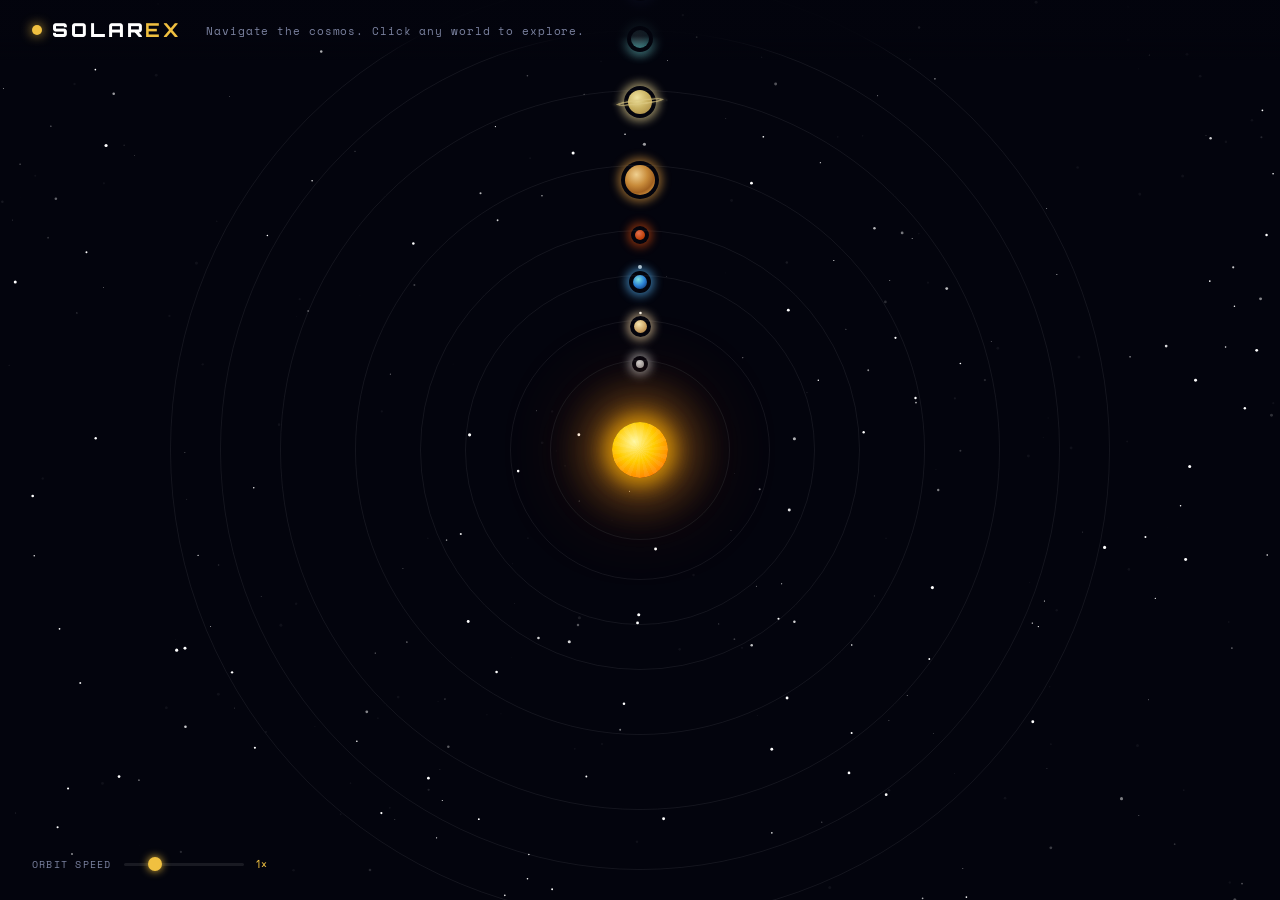
==== index.html @ a4aa47e8 "Initial Push" ====
<!DOCTYPE html>
<html lang="en">
<head>
  <meta charset="UTF-8" />
  <meta name="viewport" content="width=device-width, initial-scale=1.0"/>
  <title>Solar System Explorer</title>
  <link rel="stylesheet" href="style.css" />
  <link href="https://fonts.googleapis.com/css2?family=Orbitron:wght@400;700;900&family=Space+Mono:ital,wght@0,400;0,700;1,400&display=swap" rel="stylesheet"/>
</head>
<body>

  <canvas id="starfield"></canvas>

  <header>
    <div class="logo">
      <span class="logo-dot"></span>
      <span>SOLAR<strong>EX</strong></span>
    </div>
    <p class="tagline">Navigate the cosmos. Click any world to explore.</p>
  </header>

  <main>
    <div class="orrery-wrap">
      <div class="sun-glow"></div>
      <div class="sun" id="sun" data-planet="sun">
        <div class="sun-surface"></div>
      </div>

      <!-- Orbits + Planets -->
      <div class="orbit" id="orbit-mercury" style="--r:90px; --speed:4.7s; --color:#b5b5b5">
        <div class="planet" id="mercury" data-planet="mercury" style="--size:8px; --glow:#b5b5b5"></div>
      </div>

      <div class="orbit" id="orbit-venus" style="--r:130px; --speed:7.4s; --color:#e8cda0">
        <div class="planet" id="venus" data-planet="venus" style="--size:13px; --glow:#e8cda0"></div>
      </div>

      <div class="orbit" id="orbit-earth" style="--r:175px; --speed:12s; --color:#4fa3e0">
        <div class="planet" id="earth" data-planet="earth" style="--size:14px; --glow:#4fa3e0">
          <div class="moon-orbit">
            <div class="moon"></div>
          </div>
        </div>
      </div>

      <div class="orbit" id="orbit-mars" style="--r:220px; --speed:22s; --color:#c1440e">
        <div class="planet" id="mars" data-planet="mars" style="--size:10px; --glow:#c1440e"></div>
      </div>

      <div class="orbit" id="orbit-jupiter" style="--r:285px; --speed:55s; --color:#c88b3a">
        <div class="planet" id="jupiter" data-planet="jupiter" style="--size:30px; --glow:#c88b3a"></div>
      </div>

      <div class="orbit" id="orbit-saturn" style="--r:360px; --speed:130s; --color:#e4d191">
        <div class="planet saturn-wrap" id="saturn" data-planet="saturn" style="--size:24px; --glow:#e4d191">
          <div class="saturn-ring"></div>
        </div>
      </div>

      <div class="orbit" id="orbit-uranus" style="--r:420px; --speed:290s; --color:#7de8e8">
        <div class="planet" id="uranus" data-planet="uranus" style="--size:18px; --glow:#7de8e8"></div>
      </div>

      <div class="orbit" id="orbit-neptune" style="--r:470px; --speed:550s; --color:#3f54ba">
        <div class="planet" id="neptune" data-planet="neptune" style="--size:17px; --glow:#3f54ba"></div>
      </div>
    </div>
  </main>

  <!-- Info Panel -->
  <aside class="info-panel" id="infoPanel">
    <button class="close-btn" id="closePanel">&#x2715;</button>
    <div class="planet-icon-wrap">
      <div class="planet-icon" id="planetIcon"></div>
    </div>
    <h2 id="planetName">—</h2>
    <p class="planet-subtitle" id="planetType">—</p>
    <div class="divider"></div>
    <p class="planet-desc" id="planetDesc">—</p>
    <div class="stats" id="planetStats"></div>
  </aside>

  <div class="overlay" id="overlay"></div>

  <!-- Speed Control -->
  <div class="controls">
    <label for="speedSlider">ORBIT SPEED</label>
    <input type="range" id="speedSlider" min="0.1" max="4" step="0.1" value="1"/>
    <span id="speedVal">1×</span>
  </div>

  <script src="script.js"></script>
</body>
</html>
---- style.css ----
/* =============================================
   SOLAR SYSTEM EXPLORER — STYLES
   ============================================= */

*, *::before, *::after { box-sizing: border-box; margin: 0; padding: 0; }

:root {
  --bg: #03040d;
  --surface: rgba(255,255,255,0.04);
  --border: rgba(255,255,255,0.09);
  --text: #e8eaf6;
  --muted: #7b82a0;
  --accent: #f0c040;
  --panel-bg: rgba(4, 7, 28, 0.92);
  --font-display: 'Orbitron', sans-serif;
  --font-mono: 'Space Mono', monospace;
  --speed-mult: 1;
}

html, body {
  height: 100%;
  overflow: hidden;
  background: var(--bg);
  color: var(--text);
  font-family: var(--font-mono);
}

/* ── Starfield Canvas ─────────────────────── */
#starfield {
  position: fixed;
  inset: 0;
  z-index: 0;
  pointer-events: none;
}

/* ── Header ───────────────────────────────── */
header {
  position: fixed;
  top: 0; left: 0; right: 0;
  z-index: 10;
  padding: 18px 32px;
  display: flex;
  align-items: center;
  gap: 24px;
  background: linear-gradient(to bottom, rgba(3,4,13,0.9) 60%, transparent);
  pointer-events: none;
}

.logo {
  font-family: var(--font-display);
  font-size: 1.2rem;
  font-weight: 900;
  letter-spacing: 0.15em;
  color: #fff;
  display: flex;
  align-items: center;
  gap: 10px;
  text-transform: uppercase;
}

.logo-dot {
  width: 10px; height: 10px;
  border-radius: 50%;
  background: var(--accent);
  box-shadow: 0 0 12px var(--accent);
  display: block;
}

.logo strong { color: var(--accent); }

.tagline {
  font-size: 0.7rem;
  color: var(--muted);
  letter-spacing: 0.08em;
}

/* ── Main Orrery ──────────────────────────── */
main {
  position: fixed;
  inset: 0;
  z-index: 1;
  display: flex;
  align-items: center;
  justify-content: center;
}

.orrery-wrap {
  position: relative;
  width: 1000px;
  height: 1000px;
  display: flex;
  align-items: center;
  justify-content: center;
}

/* ── Sun ──────────────────────────────────── */
.sun-glow {
  position: absolute;
  width: 140px; height: 140px;
  border-radius: 50%;
  background: radial-gradient(circle, rgba(255,210,80,0.35) 0%, transparent 70%);
  filter: blur(20px);
  pointer-events: none;
  animation: pulse-glow 3s ease-in-out infinite alternate;
}

.sun {
  position: absolute;
  width: 56px; height: 56px;
  border-radius: 50%;
  background: radial-gradient(circle at 40% 35%, #fff7a0, #ffcc00 40%, #ff8800 75%, #cc4400);
  box-shadow:
    0 0 20px 6px rgba(255,180,0,0.7),
    0 0 50px 15px rgba(255,140,0,0.4),
    0 0 90px 30px rgba(255,100,0,0.2);
  cursor: pointer;
  z-index: 5;
  transition: transform 0.3s ease;
}

.sun:hover { transform: scale(1.12); }

.sun-surface {
  width: 100%; height: 100%;
  border-radius: 50%;
  background: repeating-conic-gradient(
    rgba(255,255,255,0.06) 0deg 10deg,
    transparent 10deg 20deg
  );
  animation: sun-spin 20s linear infinite;
}

@keyframes sun-spin { to { transform: rotate(360deg); } }

@keyframes pulse-glow {
  from { transform: scale(1); opacity: 0.7; }
  to   { transform: scale(1.2); opacity: 1; }
}

/* ── Orbits ───────────────────────────────── */
.orbit {
  position: absolute;
  width: calc(var(--r) * 2);
  height: calc(var(--r) * 2);
  border-radius: 50%;
  border: 1px solid rgba(255,255,255,0.07);
  animation: orbit-spin calc(var(--speed) / var(--speed-mult, 1)) linear infinite;
  display: flex;
  align-items: flex-start;
  justify-content: center;
}

.orbit:hover { border-color: rgba(255,255,255,0.18); }

@keyframes orbit-spin { to { transform: rotate(360deg); } }

/* ── Planets ──────────────────────────────── */
.planet {
  position: relative;
  top: -1px;
  width: var(--size);
  height: var(--size);
  border-radius: 50%;
  cursor: pointer;
  transition: transform 0.25s ease, filter 0.25s ease;
  /* counter-rotate so planet stays upright */
  animation: counter-spin calc(var(--speed) / var(--speed-mult, 1)) linear infinite;
}

@keyframes counter-spin { to { transform: rotate(-360deg); } }

.planet:hover {
  transform: rotate(0deg) scale(1.6) !important;
  filter: brightness(1.4);
}

.planet::after {
  content: '';
  position: absolute;
  inset: -4px;
  border-radius: 50%;
  box-shadow: 0 0 10px 3px var(--glow);
  opacity: 0.7;
  pointer-events: none;
}

/* Individual planet colors */
#mercury  { background: radial-gradient(circle at 38% 32%, #d0d0d0, #808080); }
#venus    { background: radial-gradient(circle at 38% 32%, #f5e4b0, #c8a060 60%, #9a7040); }
#earth    { background: radial-gradient(circle at 38% 32%, #7de0e0, #2a7fd4 50%, #1a4f90 75%, #256030); }
#mars     { background: radial-gradient(circle at 38% 32%, #e07050, #c1440e 60%, #8b2a06); }
#jupiter  { background: radial-gradient(circle at 38% 32%, #f0d090, #c88b3a 40%, #a06020 65%, #c88b3a 80%); }
#saturn   { background: radial-gradient(circle at 38% 32%, #f0e4a0, #c8b060 50%, #a08040); }
#uranus   { background: radial-gradient(circle at 38% 32%, #c0f0f0, #7de8e8 55%, #40b0b0); }
#neptune  { background: radial-gradient(circle at 38% 32%, #6080e0, #3f54ba 55%, #202880); }

/* ── Saturn Ring ──────────────────────────── */
.saturn-wrap {
  overflow: visible;
  display: flex;
  align-items: center;
  justify-content: center;
}

.saturn-ring {
  position: absolute;
  width: 50px; height: 14px;
  border-radius: 50%;
  border: 4px solid rgba(220,200,130,0.65);
  box-shadow: 0 0 6px rgba(220,200,130,0.4);
  pointer-events: none;
  transform: rotateX(70deg) rotateZ(-20deg);
}

/* ── Earth Moon ───────────────────────────── */
.moon-orbit {
  position: absolute;
  width: 34px; height: 34px;
  top: 50%; left: 50%;
  transform: translate(-50%, -50%);
  animation: orbit-spin 1.5s linear infinite;
}

.moon {
  position: absolute;
  top: 0; left: 50%;
  transform: translateX(-50%);
  width: 4px; height: 4px;
  border-radius: 50%;
  background: #ccc;
  animation: counter-spin 1.5s linear infinite;
}

/* ── Info Panel ───────────────────────────── */
.info-panel {
  position: fixed;
  top: 0; right: -400px;
  width: 360px;
  height: 100vh;
  background: var(--panel-bg);
  backdrop-filter: blur(24px);
  border-left: 1px solid var(--border);
  z-index: 50;
  padding: 48px 32px 32px;
  display: flex;
  flex-direction: column;
  gap: 16px;
  transition: right 0.45s cubic-bezier(0.22, 1, 0.36, 1);
  overflow-y: auto;
}

.info-panel.open { right: 0; }

.close-btn {
  position: absolute;
  top: 18px; right: 18px;
  background: none;
  border: 1px solid var(--border);
  color: var(--muted);
  width: 32px; height: 32px;
  border-radius: 50%;
  cursor: pointer;
  font-size: 0.85rem;
  transition: all 0.2s;
}

.close-btn:hover { border-color: var(--accent); color: var(--accent); }

.planet-icon-wrap {
  display: flex;
  justify-content: center;
  margin-bottom: 8px;
}

.planet-icon {
  width: 80px; height: 80px;
  border-radius: 50%;
  transition: background 0.4s ease, box-shadow 0.4s ease;
}

#planetName {
  font-family: var(--font-display);
  font-size: 1.6rem;
  font-weight: 900;
  letter-spacing: 0.1em;
  text-align: center;
  text-transform: uppercase;
}

.planet-subtitle {
  font-size: 0.7rem;
  color: var(--muted);
  letter-spacing: 0.12em;
  text-align: center;
  text-transform: uppercase;
}

.divider {
  height: 1px;
  background: var(--border);
  margin: 4px 0;
}

.planet-desc {
  font-size: 0.8rem;
  line-height: 1.75;
  color: #c0c4d8;
}

.stats {
  display: grid;
  grid-template-columns: 1fr 1fr;
  gap: 12px;
  margin-top: 8px;
}

.stat-card {
  background: var(--surface);
  border: 1px solid var(--border);
  border-radius: 8px;
  padding: 12px;
}

.stat-label {
  font-size: 0.6rem;
  color: var(--muted);
  letter-spacing: 0.1em;
  text-transform: uppercase;
  margin-bottom: 4px;
}

.stat-value {
  font-family: var(--font-display);
  font-size: 0.78rem;
  font-weight: 700;
  color: var(--accent);
}

/* ── Overlay ──────────────────────────────── */
.overlay {
  position: fixed;
  inset: 0;
  background: rgba(0,0,0,0.45);
  z-index: 40;
  opacity: 0;
  pointer-events: none;
  transition: opacity 0.35s ease;
}

.overlay.visible {
  opacity: 1;
  pointer-events: all;
}

/* ── Controls ─────────────────────────────── */
.controls {
  position: fixed;
  bottom: 28px; left: 32px;
  z-index: 10;
  display: flex;
  align-items: center;
  gap: 12px;
  font-size: 0.65rem;
  letter-spacing: 0.12em;
  color: var(--muted);
  text-transform: uppercase;
}

.controls input[type="range"] {
  -webkit-appearance: none;
  width: 120px; height: 3px;
  background: var(--border);
  border-radius: 2px;
  outline: none;
}

.controls input[type="range"]::-webkit-slider-thumb {
  -webkit-appearance: none;
  width: 14px; height: 14px;
  border-radius: 50%;
  background: var(--accent);
  cursor: pointer;
  box-shadow: 0 0 8px var(--accent);
}

#speedVal {
  font-family: var(--font-display);
  font-size: 0.7rem;
  color: var(--accent);
  min-width: 28px;
}

/* ── Tooltip ──────────────────────────────── */
.tooltip {
  position: fixed;
  background: rgba(4,7,28,0.9);
  border: 1px solid var(--border);
  color: var(--text);
  font-size: 0.65rem;
  letter-spacing: 0.1em;
  text-transform: uppercase;
  padding: 5px 10px;
  border-radius: 4px;
  pointer-events: none;
  z-index: 30;
  opacity: 0;
  transition: opacity 0.2s;
  white-space: nowrap;
  font-family: var(--font-display);
}

.tooltip.show { opacity: 1; }

/* ── Scrollbar ────────────────────────────── */
.info-panel::-webkit-scrollbar { width: 4px; }
.info-panel::-webkit-scrollbar-track { background: transparent; }
.info-panel::-webkit-scrollbar-thumb { background: var(--border); border-radius: 2px; }
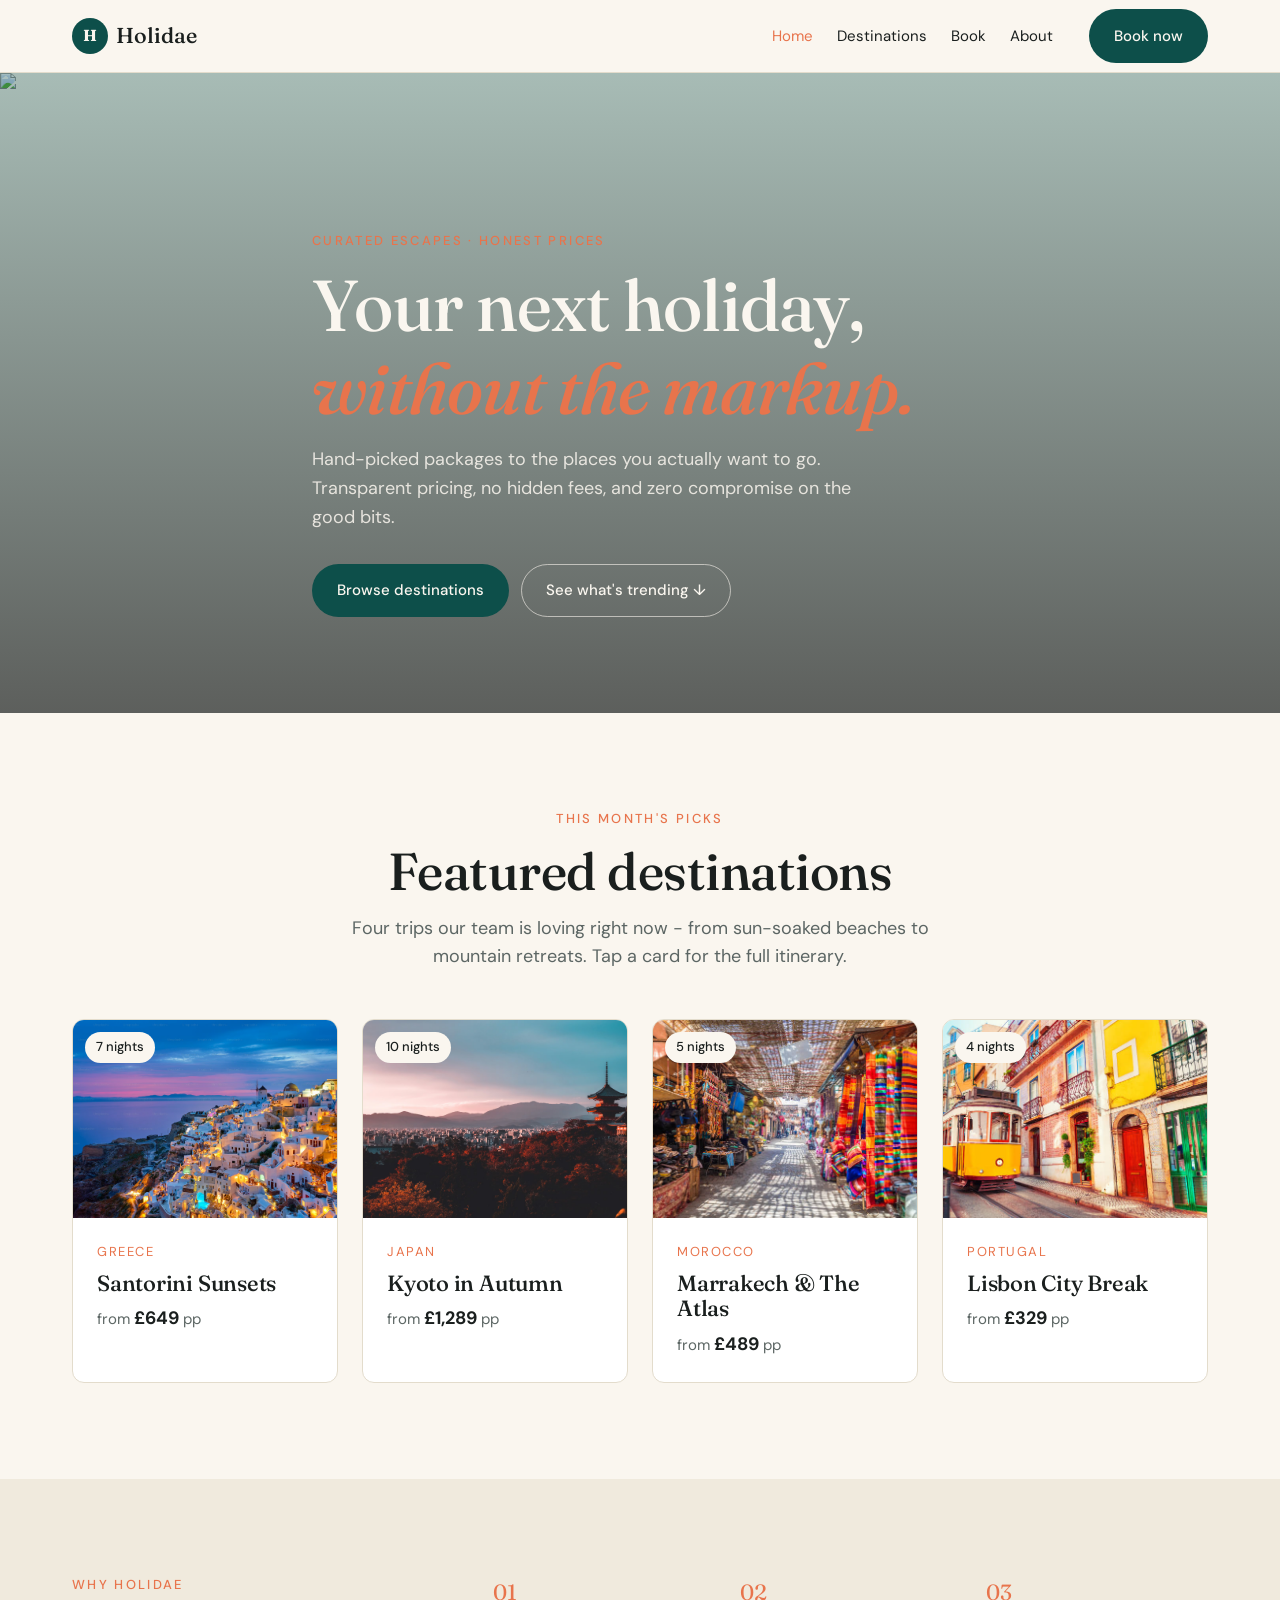
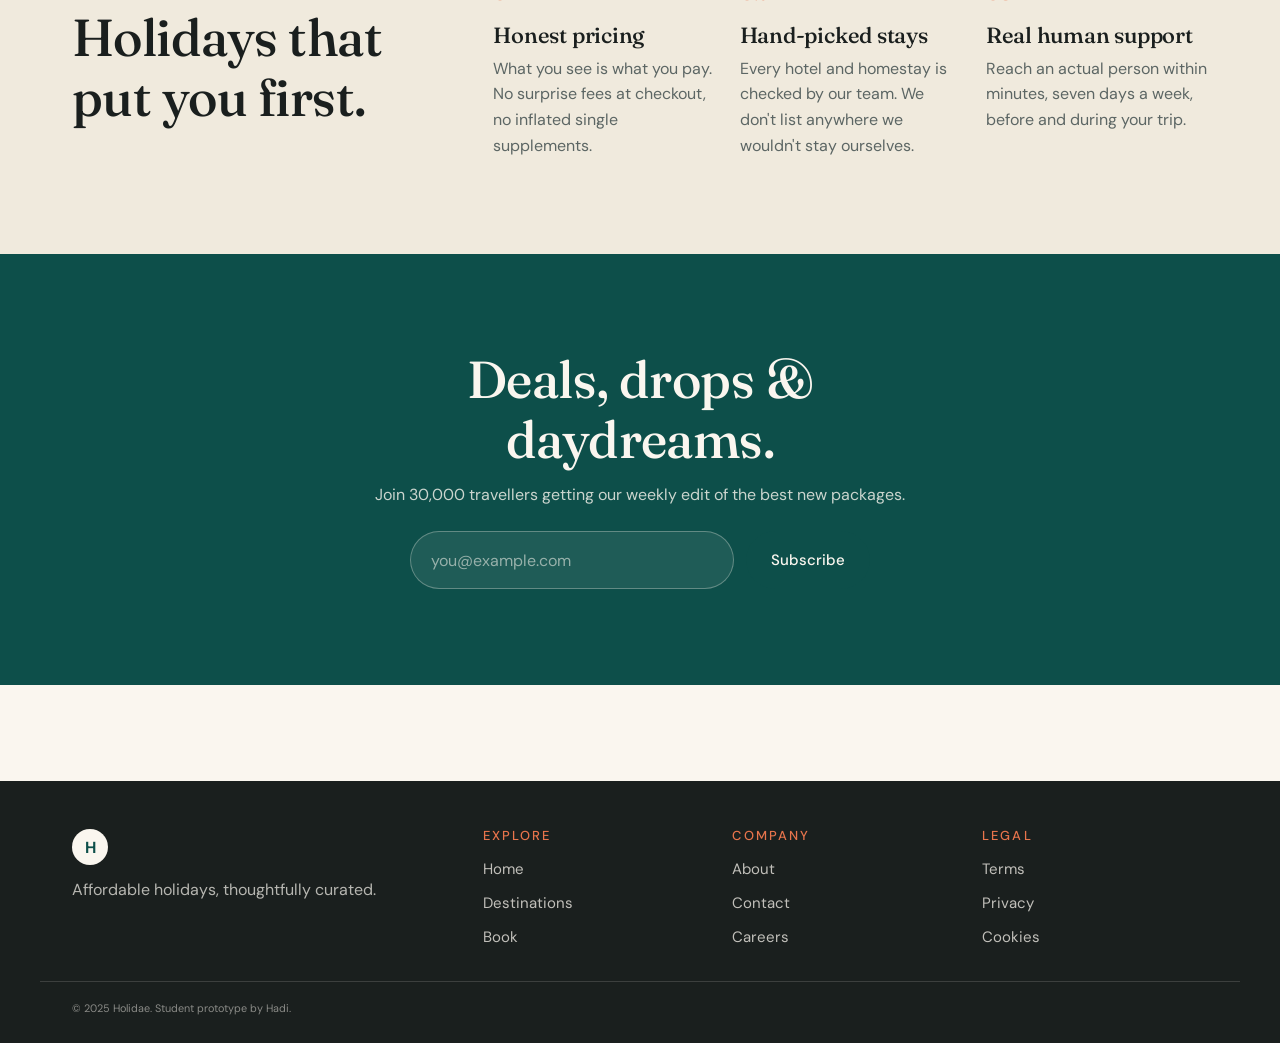
==== commit fc6edff4: "LIVE SERVER COMMIT" ====
--- a/index.html
+++ b/index.html
@@ -1,94 +1,311 @@
 <!DOCTYPE html>
 <html lang="en">
 <head>
-  <meta charset="UTF-8" />
-  <meta name="viewport" content="width=device-width, initial-scale=1.0"/>
-  <title>Solar System Explorer</title>
-  <link rel="stylesheet" href="style.css" />
-  <link href="https://fonts.googleapis.com/css2?family=Orbitron:wght@400;700;900&family=Space+Mono:ital,wght@0,400;0,700;1,400&display=swap" rel="stylesheet"/>
+    <!--
+        index.html - the landing page
+
+        This is the homepage for my Holidae prototype. The brief said
+        Holidae need their site to work well on mobile (78% of users
+        browse there) and on desktop (where 52% actually book). I've
+        gone mobile-first in the CSS - more on that in styles.css.
+
+        Sections on this page:
+          - header with logo + nav (hamburger on mobile)
+          - hero with a big image and CTA
+          - featured destinations cards
+          - why us / about
+          - newsletter signup
+          - footer
+    -->
+    <meta charset="UTF-8">
+    <meta name="viewport" content="width=device-width, initial-scale=1.0">
+    <meta name="description" content="Holidae - affordable holiday packages, hand-picked by our team. Browse destinations and book online.">
+    <title>Holidae | Affordable Holiday Packages</title>
+
+    <!-- Google Fonts. I picked Fraunces for headings because it has a
+         travel-magazine feel, and DM Sans for body text - clean and easy to read. -->
+    <link rel="preconnect" href="https://fonts.googleapis.com">
+    <link rel="preconnect" href="https://fonts.gstatic.com" crossorigin>
+    <link href="https://fonts.googleapis.com/css2?family=DM+Sans:wght@400;500;700&family=Fraunces:opsz,wght@9..144,400;9..144,500;9..144,700&display=swap" rel="stylesheet">
+
+    <link rel="stylesheet" href="styles.css">
 </head>
 <body>
 
-  <canvas id="starfield"></canvas>
-
-  <header>
-    <div class="logo">
-      <span class="logo-dot"></span>
-      <span>SOLAR<strong>EX</strong></span>
-    </div>
-    <p class="tagline">Navigate the cosmos. Click any world to explore.</p>
-  </header>
-
-  <main>
-    <div class="orrery-wrap">
-      <div class="sun-glow"></div>
-      <div class="sun" id="sun" data-planet="sun">
-        <div class="sun-surface"></div>
-      </div>
-
-      <!-- Orbits + Planets -->
-      <div class="orbit" id="orbit-mercury" style="--r:90px; --speed:4.7s; --color:#b5b5b5">
-        <div class="planet" id="mercury" data-planet="mercury" style="--size:8px; --glow:#b5b5b5"></div>
-      </div>
-
-      <div class="orbit" id="orbit-venus" style="--r:130px; --speed:7.4s; --color:#e8cda0">
-        <div class="planet" id="venus" data-planet="venus" style="--size:13px; --glow:#e8cda0"></div>
-      </div>
-
-      <div class="orbit" id="orbit-earth" style="--r:175px; --speed:12s; --color:#4fa3e0">
-        <div class="planet" id="earth" data-planet="earth" style="--size:14px; --glow:#4fa3e0">
-          <div class="moon-orbit">
-            <div class="moon"></div>
-          </div>
+    <!-- HEADER
+         Same header on every page so users always know where they are.
+         The hamburger button only shows on mobile (hidden in CSS at 768px+). -->
+    <header class="site-header">
+        <div class="container header-inner">
+
+            <a href="index.html" class="logo" aria-label="Holidae - home">
+                <span class="logo-mark">H</span>
+                <span class="logo-text">Holidae</span>
+            </a>
+
+            <!-- Hamburger button.
+                 aria-expanded gets toggled by JS so screen readers know if the
+                 menu is open. Reference for ARIA usage:
+                 https://developer.mozilla.org/en-US/docs/Web/Accessibility/ARIA/Roles/button_role -->
+            <button
+                class="nav-toggle"
+                id="navToggle"
+                aria-controls="primaryNav"
+                aria-expanded="false"
+                aria-label="Open menu">
+                <span class="nav-toggle-bar"></span>
+                <span class="nav-toggle-bar"></span>
+                <span class="nav-toggle-bar"></span>
+            </button>
+
+            <!-- The nav. On mobile this slides in from the side when the
+                 hamburger is tapped (the .is-open class is added by my JS). -->
+            <nav class="primary-nav" id="primaryNav" aria-label="Main navigation">
+                <ul class="primary-nav-list">
+                    <li><a href="index.html" class="is-active">Home</a></li>
+                    <li><a href="package.html">Destinations</a></li>
+                    <li><a href="booking.html">Book</a></li>
+                    <li><a href="#about">About</a></li>
+                </ul>
+                <a href="booking.html" class="btn btn-primary primary-nav-cta">Book now</a>
+            </nav>
+
         </div>
-      </div>
-
-      <div class="orbit" id="orbit-mars" style="--r:220px; --speed:22s; --color:#c1440e">
-        <div class="planet" id="mars" data-planet="mars" style="--size:10px; --glow:#c1440e"></div>
-      </div>
-
-      <div class="orbit" id="orbit-jupiter" style="--r:285px; --speed:55s; --color:#c88b3a">
-        <div class="planet" id="jupiter" data-planet="jupiter" style="--size:30px; --glow:#c88b3a"></div>
-      </div>
-
-      <div class="orbit" id="orbit-saturn" style="--r:360px; --speed:130s; --color:#e4d191">
-        <div class="planet saturn-wrap" id="saturn" data-planet="saturn" style="--size:24px; --glow:#e4d191">
-          <div class="saturn-ring"></div>
+    </header>
+
+    <main>
+
+        <!-- HERO
+             Big image with the headline on top. The image scales using
+             object-fit: cover (in the CSS) so it doesn't get squashed
+             on different screen sizes. I also put a dark gradient
+             overlay over the image so the white text stays readable
+             no matter what photo I end up using. -->
+        <section class="hero" aria-labelledby="heroHeading">
+
+            <div class="hero-media">
+                <img
+                    src="https://placehold.co/1600x900/0d4f4a/faf6ef?text=Holidae"
+                    alt="Holidae"
+                    class="hero-img">
+            </div>
+
+            <div class="container hero-content">
+                <p class="eyebrow">Curated escapes &middot; Honest prices</p>
+                <h1 id="heroHeading" class="hero-title">
+                    Your next holiday,<br>
+                    <em>without the markup.</em>
+                </h1>
+                <p class="hero-lede">
+                    Hand-picked packages to the places you actually want to go.
+                    Transparent pricing, no hidden fees, and zero compromise on the good bits.
+                </p>
+                <div class="hero-actions">
+                    <a href="package.html" class="btn btn-primary">Browse destinations</a>
+                    <a href="#destinations" class="btn btn-ghost">See what's trending &darr;</a>
+                </div>
+            </div>
+
+        </section>
+
+        <!-- FEATURED DESTINATIONS
+             A grid of 4 holiday cards.
+
+             The grid uses CSS Grid with auto-fit and minmax(), which I
+             learnt from this CSS-Tricks article:
+             https://css-tricks.com/auto-sizing-columns-css-grid-auto-fill-vs-auto-fit/
+             Means I don't need loads of media queries - the grid figures
+             out how many columns fit on its own. 1 col on mobile,
+             2 on tablet, 3-4 on desktop. -->
+        <section class="destinations" id="destinations" aria-labelledby="destHeading">
+            <div class="container">
+
+                <div class="section-header">
+                    <p class="eyebrow">This month's picks</p>
+                    <h2 id="destHeading" class="section-title">Featured destinations</h2>
+                    <p class="section-lede">
+                        Four trips our team is loving right now - from sun-soaked
+                        beaches to mountain retreats. Tap a card for the full itinerary.
+                    </p>
+                </div>
+
+                <ul class="card-grid">
+
+                    <!-- Card 1 -->
+                    <li class="card">
+                        <a href="package.html" class="card-link">
+                            <div class="card-media">
+                                <img
+                                    src="images/Santorini"
+                                    alt="Whitewashed buildings overlooking the sea in Santorini"
+                                    class="card-img"
+                                    loading="lazy">
+                                <span class="card-badge">7 nights</span>
+                            </div>
+                            <div class="card-body">
+                                <p class="card-location">Greece</p>
+                                <h3 class="card-title">Santorini Sunsets</h3>
+                                <p class="card-price">from <strong>&pound;649</strong> pp</p>
+                            </div>
+                        </a>
+                    </li>
+
+                    <!-- Card 2 -->
+                    <li class="card">
+                        <a href="package.html" class="card-link">
+                            <div class="card-media">
+                                <img
+                                    src="images/Kyoto.avif"
+                                    alt="A traditional temple in Kyoto with autumn maples"
+                                    class="card-img"
+                                    loading="lazy">
+                                <span class="card-badge">10 nights</span>
+                            </div>
+                            <div class="card-body">
+                                <p class="card-location">Japan</p>
+                                <h3 class="card-title">Kyoto in Autumn</h3>
+                                <p class="card-price">from <strong>&pound;1,289</strong> pp</p>
+                            </div>
+                        </a>
+                    </li>
+
+                    <!-- Card 3 -->
+                    <li class="card">
+                        <a href="package.html" class="card-link">   
+                            <div class="card-media">
+                                <img
+                                    src="images/Marrakech.jpg"
+                                    alt="A market in Marrakech with colourful textiles"
+                                    class="card-img"
+                                    loading="lazy">
+                                <span class="card-badge">5 nights</span>
+                            </div>
+                            <div class="card-body">
+                                <p class="card-location">Morocco</p>
+                                <h3 class="card-title">Marrakech &amp; The Atlas</h3>
+                                <p class="card-price">from <strong>&pound;489</strong> pp</p>
+                            </div>
+                        </a>
+                    </li>
+
+                    <!-- Card 4 -->
+                    <li class="card">
+                        <a href="package.html" class="card-link">
+                            <div class="card-media">
+                                <img
+                                    src="images/Lisbon.jpg"
+                                    alt="Pastel buildings and a yellow tram in Lisbon"
+                                    class="card-img"
+                                    loading="lazy">
+                                <span class="card-badge">4 nights</span>
+                            </div>
+                            <div class="card-body">
+                                <p class="card-location">Portugal</p>
+                                <h3 class="card-title">Lisbon City Break</h3>
+                                <p class="card-price">from <strong>&pound;329</strong> pp</p>
+                            </div>
+                        </a>
+                    </li>
+
+                </ul>
+            </div>
+        </section>
+
+        <!-- WHY US
+             Three reasons to book with Holidae. Stacks on mobile,
+             goes 3-up on tablet+. -->
+        <section class="why-us" id="about" aria-labelledby="whyHeading">
+            <div class="container why-us-inner">
+
+                <div class="why-us-intro">
+                    <p class="eyebrow">Why Holidae</p>
+                    <h2 id="whyHeading" class="section-title">Holidays that put you first.</h2>
+                </div>
+
+                <ul class="features">
+                    <li class="feature">
+                        <span class="feature-num">01</span>
+                        <h3 class="feature-title">Honest pricing</h3>
+                        <p>What you see is what you pay. No surprise fees at checkout, no inflated single supplements.</p>
+                    </li>
+                    <li class="feature">
+                        <span class="feature-num">02</span>
+                        <h3 class="feature-title">Hand-picked stays</h3>
+                        <p>Every hotel and homestay is checked by our team. We don't list anywhere we wouldn't stay ourselves.</p>
+                    </li>
+                    <li class="feature">
+                        <span class="feature-num">03</span>
+                        <h3 class="feature-title">Real human support</h3>
+                        <p>Reach an actual person within minutes, seven days a week, before and during your trip.</p>
+                    </li>
+                </ul>
+
+            </div>
+        </section>
+
+        <!-- NEWSLETTER -->
+        <section class="newsletter" aria-labelledby="newsletterHeading">
+            <div class="container newsletter-inner">
+
+                <h2 id="newsletterHeading" class="newsletter-title">Deals, drops &amp; daydreams.</h2>
+                <p class="newsletter-text">Join 30,000 travellers getting our weekly edit of the best new packages.</p>
+
+                <!-- Form is just for the prototype - my JS stops it submitting
+                     and shows a thank-you message instead. -->
+                <form class="newsletter-form" id="newsletterForm" novalidate>
+                    <label for="newsletterEmail" class="visually-hidden">Email address</label>
+                    <input type="email" id="newsletterEmail" name="email" placeholder="you@example.com" required>
+                    <button type="submit" class="btn btn-primary">Subscribe</button>
+                </form>
+                <p class="newsletter-note" id="newsletterNote" hidden></p>
+
+            </div>
+        </section>
+
+    </main>
+
+    <!-- FOOTER (same on every page) -->
+    <footer class="site-footer">
+        <div class="container site-footer-inner">
+
+            <div class="site-footer-brand">
+                <span class="logo-mark logo-mark-light">H</span>
+                <p>Affordable holidays, thoughtfully curated.</p>
+            </div>
+
+            <nav class="site-footer-nav" aria-label="Footer">
+                <div>
+                    <h4>Explore</h4>
+                    <ul>
+                        <li><a href="index.html">Home</a></li>
+                        <li><a href="package.html">Destinations</a></li>
+                        <li><a href="booking.html">Book</a></li>
+                    </ul>
+                </div>
+                <div>
+                    <h4>Company</h4>
+                    <ul>
+                        <li><a href="#about">About</a></li>
+                        <li><a href="#contact">Contact</a></li>
+                        <li><a href="#careers">Careers</a></li>
+                    </ul>
+                </div>
+                <div>
+                    <h4>Legal</h4>
+                    <ul>
+                        <li><a href="#terms">Terms</a></li>
+                        <li><a href="#privacy">Privacy</a></li>
+                        <li><a href="#cookies">Cookies</a></li>
+                    </ul>
+                </div>
+            </nav>
+
         </div>
-      </div>
-
-      <div class="orbit" id="orbit-uranus" style="--r:420px; --speed:290s; --color:#7de8e8">
-        <div class="planet" id="uranus" data-planet="uranus" style="--size:18px; --glow:#7de8e8"></div>
-      </div>
-
-      <div class="orbit" id="orbit-neptune" style="--r:470px; --speed:550s; --color:#3f54ba">
-        <div class="planet" id="neptune" data-planet="neptune" style="--size:17px; --glow:#3f54ba"></div>
-      </div>
-    </div>
-  </main>
-
-  <!-- Info Panel -->
-  <aside class="info-panel" id="infoPanel">
-    <button class="close-btn" id="closePanel">&#x2715;</button>
-    <div class="planet-icon-wrap">
-      <div class="planet-icon" id="planetIcon"></div>
-    </div>
-    <h2 id="planetName">—</h2>
-    <p class="planet-subtitle" id="planetType">—</p>
-    <div class="divider"></div>
-    <p class="planet-desc" id="planetDesc">—</p>
-    <div class="stats" id="planetStats"></div>
-  </aside>
-
-  <div class="overlay" id="overlay"></div>
-
-  <!-- Speed Control -->
-  <div class="controls">
-    <label for="speedSlider">ORBIT SPEED</label>
-    <input type="range" id="speedSlider" min="0.1" max="4" step="0.1" value="1"/>
-    <span id="speedVal">1×</span>
-  </div>
-
-  <script src="script.js"></script>
+        <div class="container site-footer-base">
+            <small>&copy; 2025 Holidae. Student prototype by Hadi.</small>
+        </div>
+    </footer>
+
+    <script src="script.js"></script>
 </body>
 </html>
--- a/styles.css
+++ b/styles.css
@@ -0,0 +1,1440 @@
+/*
+    styles.css - all the styling for the Holidae prototype
+
+
+    HOW THIS FILE IS ORGANISED
+
+    1. Variables (colours, fonts, spacing)
+    2. Reset and base styles
+    3. Typography
+    4. Layout helpers (.container, buttons)
+    5. Header and navigation
+    6. Hero
+    7. Destination cards
+    8. Why us
+    9. Newsletter
+    10. Footer
+    11. Package page styles
+    12. Booking page styles
+    13. Media queries (tablet at 768px, desktop at 1024px)
+
+
+    RESPONSIVE DESIGN APPROACH
+
+    I went with a mobile-first approach, which I learnt about from
+    Kevin Powell's responsive design videos on YouTube. That means the
+    base styles in this file are written for the smallest screens
+    first, and then media queries at the bottom progressively add the
+    layout changes for bigger screens.
+
+    Why mobile-first? The brief says 78% of users browse on mobile, so
+    making sure the small-screen experience is solid is the priority.
+    Plus mobile-first usually ends up with simpler CSS overall - you
+    only add complexity when you need it.
+
+    Reference: Kevin Powell, "Mobile-first is just better", YouTube
+    https://www.youtube.com/watch?v=0ohtVzCSHqs
+*/
+
+
+/* ====================================================
+   1. VARIABLES
+   I put all the colours, fonts and spacing values up
+   here at the top so I only have to change them in one
+   place if I want to update the design later.
+   ==================================================== */
+:root {
+    /* Colours - I went with a warm cream background and a deep
+       teal as the main brand colour, with a terracotta accent.
+       Wanted it to feel travel-y without being too cliched
+       (so no obvious "tropical" colours). */
+    --bg:           #faf6ef;   /* page background, warm cream */
+    --surface:      #ffffff;   /* cards, inputs */
+    --surface-alt:  #f0eadd;   /* slightly darker section bg */
+    --ink:          #1a1f1e;   /* main text, almost black */
+    --ink-soft:     #5c6664;   /* secondary text */
+    --line:         #e3dccc;   /* subtle borders */
+    --primary:      #0d4f4a;   /* deep teal - buttons, headlines */
+    --primary-text: #faf6ef;   /* text on top of primary */
+    --accent:       #e8744c;   /* terracotta - badges, hover states */
+
+    /* Fonts. System font stack as fallback in case Google Fonts
+       doesn't load for some reason. */
+    --font-display: "Fraunces", Georgia, serif;
+    --font-body:    "DM Sans", -apple-system, BlinkMacSystemFont, sans-serif;
+
+    /* Font sizes. The bigger headings use clamp() so they scale
+       smoothly between small and big screens instead of jumping
+       at each breakpoint. clamp(MIN, IDEAL, MAX) - MIN is the
+       smallest size, MAX is the biggest, IDEAL is what's used
+       in between (here it's based on viewport width).
+       Reference: MDN clamp()
+       https://developer.mozilla.org/en-US/docs/Web/CSS/clamp */
+    --fs-xs:   0.8125rem;
+    --fs-sm:   0.9375rem;
+    --fs-base: 1rem;
+    --fs-lg:   1.125rem;
+    --fs-xl:   1.375rem;
+    --fs-2xl:  clamp(1.5rem, 1.1rem + 2vw, 2.25rem);
+    --fs-3xl:  clamp(2rem, 1.4rem + 3vw, 3.25rem);
+    --fs-4xl:  clamp(2.5rem, 1.6rem + 4.5vw, 4.5rem);
+
+    /* Spacing - I tried to stick to these values throughout the
+       site so the spacing feels consistent. */
+    --sp-1:  0.25rem;
+    --sp-2:  0.5rem;
+    --sp-3:  0.75rem;
+    --sp-4:  1rem;
+    --sp-5:  1.5rem;
+    --sp-6:  2rem;
+    --sp-7:  3rem;
+    --sp-8:  4rem;
+    --sp-9:  6rem;
+
+    --container-max: 1200px;
+    --container-pad: 1.25rem;
+    --radius-sm: 6px;
+    --radius-md: 12px;
+    --radius-lg: 20px;
+    --header-h:  64px;
+}
+
+
+/* ====================================================
+   2. RESET / BASE
+   A small reset to get rid of default margins and make
+   box-sizing predictable. I borrowed parts of this from
+   Andy Bell's "modern CSS reset":
+   https://piccalil.li/blog/a-more-modern-css-reset/
+   ==================================================== */
+*,
+*::before,
+*::after {
+    box-sizing: border-box;
+}
+
+* {
+    margin: 0;
+}
+
+html {
+    -webkit-text-size-adjust: 100%;
+    scroll-behavior: smooth;
+}
+
+body {
+    min-height: 100vh;
+    line-height: 1.6;
+    -webkit-font-smoothing: antialiased;
+    font-family: var(--font-body);
+    font-size: var(--fs-base);
+    color: var(--ink);
+    background: var(--bg);
+}
+
+/* Make sure images and videos never overflow their containers.
+   This was actually one of the most important rules for
+   responsive design - without max-width: 100% a big image
+   will break the whole layout on mobile. */
+img,
+video,
+svg {
+    display: block;
+    max-width: 100%;
+    height: auto;
+}
+
+input,
+button,
+textarea,
+select {
+    font: inherit;
+    color: inherit;
+}
+
+/* Get rid of default list styling on the lists I'm using
+   for navigation, cards, etc. */
+.primary-nav-list,
+.card-grid,
+.features,
+.timeline,
+.meta-list,
+.checklist,
+.site-footer-nav ul {
+    list-style: none;
+    padding: 0;
+}
+
+
+/* ====================================================
+   3. TYPOGRAPHY
+   ==================================================== */
+h1, h2, h3, h4 {
+    font-family: var(--font-display);
+    font-weight: 500;
+    line-height: 1.15;
+    letter-spacing: -0.01em;
+    color: var(--ink);
+}
+
+p {
+    color: var(--ink-soft);
+}
+
+a {
+    color: var(--primary);
+    text-underline-offset: 3px;
+}
+
+a:hover {
+    color: var(--accent);
+}
+
+/* Hide content visually but keep it for screen readers.
+   I copied this from a11yproject.com - it's a standard
+   accessibility pattern.
+   Reference: https://www.a11yproject.com/posts/how-to-hide-content/ */
+.visually-hidden {
+    position: absolute;
+    width: 1px;
+    height: 1px;
+    padding: 0;
+    margin: -1px;
+    overflow: hidden;
+    clip: rect(0, 0, 0, 0);
+    white-space: nowrap;
+    border: 0;
+}
+
+/* Small uppercase label that goes above headings
+   (you'll see "Curated escapes", "Why Holidae" etc.). */
+.eyebrow {
+    font-family: var(--font-body);
+    font-size: var(--fs-xs);
+    font-weight: 500;
+    letter-spacing: 0.18em;
+    text-transform: uppercase;
+    color: var(--accent);
+    margin-bottom: var(--sp-3);
+}
+
+
+/* ====================================================
+   4. LAYOUT HELPERS
+   ==================================================== */
+
+/* .container keeps content from getting too wide on big
+   screens and adds the side padding (gutters) on mobile. */
+.container {
+    width: 100%;
+    max-width: var(--container-max);
+    margin-left: auto;
+    margin-right: auto;
+    padding-left: var(--container-pad);
+    padding-right: var(--container-pad);
+}
+
+.section-header {
+    text-align: center;
+    max-width: 640px;
+    margin: 0 auto var(--sp-7);
+}
+
+.section-header-left {
+    text-align: left;
+    margin-left: 0;
+    margin-right: 0;
+}
+
+.section-title {
+    font-size: var(--fs-3xl);
+    margin-bottom: var(--sp-3);
+}
+
+.section-lede {
+    font-size: var(--fs-lg);
+}
+
+
+/* ----- Buttons ----- */
+.btn {
+    display: inline-flex;
+    align-items: center;
+    justify-content: center;
+    gap: var(--sp-2);
+    padding: 0.85rem 1.5rem;
+    border: 1px solid transparent;
+    border-radius: 999px;
+    font-weight: 500;
+    font-size: var(--fs-sm);
+    text-decoration: none;
+    cursor: pointer;
+    transition: transform 0.2s, background-color 0.2s, color 0.2s, border-color 0.2s;
+}
+
+.btn:hover {
+    transform: translateY(-1px);
+}
+
+.btn-primary {
+    background: var(--primary);
+    color: var(--primary-text);
+}
+
+.btn-primary:hover {
+    background: var(--accent);
+    color: var(--primary-text);
+}
+
+.btn-ghost {
+    background: transparent;
+    color: var(--ink);
+    border-color: var(--ink);
+}
+
+.btn-ghost:hover {
+    background: var(--ink);
+    color: var(--bg);
+}
+
+.btn-block {
+    display: flex;
+    width: 100%;
+}
+
+.btn-lg {
+    padding: 1.05rem 2rem;
+    font-size: var(--fs-base);
+}
+
+
+/* ====================================================
+   5. HEADER & NAV
+
+   On mobile the nav is hidden off to the side and slides
+   in when the hamburger is tapped. On desktop (768px+) it
+   becomes a normal horizontal row - that's handled in the
+   media queries section at the bottom of this file.
+   ==================================================== */
+.site-header {
+    position: sticky;
+    top: 0;
+    z-index: 50;
+    background: rgba(250, 246, 239, 0.92);
+    backdrop-filter: blur(10px);
+    -webkit-backdrop-filter: blur(10px);
+    border-bottom: 1px solid var(--line);
+}
+
+.header-inner {
+    display: flex;
+    align-items: center;
+    justify-content: space-between;
+    height: var(--header-h);
+}
+
+.logo {
+    display: flex;
+    align-items: center;
+    gap: var(--sp-2);
+    text-decoration: none;
+    color: var(--ink);
+    font-family: var(--font-display);
+    font-size: 1.35rem;
+    font-weight: 500;
+}
+
+.logo-mark {
+    display: inline-grid;
+    place-items: center;
+    width: 36px;
+    height: 36px;
+    background: var(--primary);
+    color: var(--primary-text);
+    border-radius: 50%;
+    font-size: 1rem;
+    font-weight: 700;
+}
+
+.logo-mark-light {
+    background: var(--bg);
+    color: var(--primary);
+}
+
+/* The hamburger button. Three bars that turn into an X when
+   the menu opens. The transform on the bars (further down)
+   does the rotation animation.
+   I followed this CSS-Tricks tutorial for the X animation:
+   https://css-tricks.com/three-line-menu-navicon/ */
+.nav-toggle {
+    display: flex;
+    flex-direction: column;
+    gap: 5px;
+    width: 40px;
+    height: 40px;
+    padding: 8px;
+    background: none;
+    border: 1px solid var(--line);
+    border-radius: var(--radius-sm);
+    cursor: pointer;
+}
+
+.nav-toggle-bar {
+    display: block;
+    width: 100%;
+    height: 2px;
+    background: var(--ink);
+    border-radius: 2px;
+    transition: transform 0.3s, opacity 0.2s;
+}
+
+/* When aria-expanded="true" (the JS adds this), morph
+   the bars into an X. */
+.nav-toggle[aria-expanded="true"] .nav-toggle-bar:nth-child(1) {
+    transform: translateY(7px) rotate(45deg);
+}
+.nav-toggle[aria-expanded="true"] .nav-toggle-bar:nth-child(2) {
+    opacity: 0;
+}
+.nav-toggle[aria-expanded="true"] .nav-toggle-bar:nth-child(3) {
+    transform: translateY(-7px) rotate(-45deg);
+}
+
+/* The nav drawer. By default (mobile) it sits off-screen to
+   the right - transform: translateX(100%) pushes it out of
+   view. When .is-open is added by the JS, transform goes back
+   to 0 and it slides in. The transition makes it animate
+   smoothly. */
+.primary-nav {
+    position: fixed;
+    top: var(--header-h);
+    right: 0;
+    bottom: 0;
+    left: 0;
+    background: var(--bg);
+    padding: var(--sp-6) var(--container-pad);
+    transform: translateX(100%);
+    transition: transform 0.35s ease;
+    display: flex;
+    flex-direction: column;
+    gap: var(--sp-5);
+    overflow-y: auto;
+}
+
+.primary-nav.is-open {
+    transform: translateX(0);
+}
+
+.primary-nav-list {
+    display: flex;
+    flex-direction: column;
+    gap: var(--sp-4);
+}
+
+.primary-nav-list a {
+    display: block;
+    padding: var(--sp-3) 0;
+    font-family: var(--font-display);
+    font-size: var(--fs-2xl);
+    color: var(--ink);
+    text-decoration: none;
+    border-bottom: 1px solid var(--line);
+}
+
+.primary-nav-list a.is-active {
+    color: var(--accent);
+}
+
+.primary-nav-cta {
+    align-self: flex-start;
+}
+
+
+/* ====================================================
+   6. HERO
+   ==================================================== */
+.hero {
+    position: relative;
+    overflow: hidden;
+    color: var(--bg);
+    min-height: 560px;
+    display: flex;
+    align-items: flex-end;
+    padding-top: var(--sp-9);
+    padding-bottom: var(--sp-7);
+}
+
+/* The hero image sits behind everything else (z-index: -1).
+   I had to add isolation: hidden initially because the
+   stacking context wasn't working properly - turns out you
+   need to make sure the parent has a stacking context for
+   the child's negative z-index not to escape. */
+.hero-media {
+    position: absolute;
+    inset: 0;
+    z-index: -1;
+}
+
+.hero-img {
+    width: 100%;
+    height: 100%;
+    object-fit: cover;
+}
+
+/* Dark gradient overlay so the white text stays readable
+   on top of the image. Made it darker at the bottom because
+   that's where the text is. */
+.hero-media::after {
+    content: "";
+    position: absolute;
+    inset: 0;
+    background: linear-gradient(
+        180deg,
+        rgba(13, 79, 74, 0.35) 0%,
+        rgba(26, 31, 30, 0.7) 100%
+    );
+}
+
+.hero-content {
+    max-width: 720px;
+    position: relative;
+    z-index: 1;
+}
+
+.hero-title {
+    font-size: var(--fs-4xl);
+    color: var(--bg);
+    margin-bottom: var(--sp-4);
+}
+
+.hero-title em {
+    font-style: italic;
+    color: var(--accent);
+}
+
+.hero-lede {
+    color: rgba(250, 246, 239, 0.85);
+    font-size: var(--fs-lg);
+    margin-bottom: var(--sp-6);
+    max-width: 540px;
+}
+
+.hero-actions {
+    display: flex;
+    flex-wrap: wrap;
+    gap: var(--sp-3);
+}
+
+/* Override .btn-ghost in the hero so the border is visible
+   against the dark image. */
+.hero .btn-ghost {
+    color: var(--bg);
+    border-color: rgba(250, 246, 239, 0.6);
+}
+
+.hero .btn-ghost:hover {
+    background: var(--bg);
+    color: var(--ink);
+}
+
+
+/* ====================================================
+   7. DESTINATION CARDS
+   ==================================================== */
+.destinations {
+    padding-top: var(--sp-9);
+    padding-bottom: var(--sp-9);
+}
+
+/* This is the auto-fit grid I mentioned in the file header.
+   repeat(auto-fit, minmax(260px, 1fr)) means: make as many
+   columns as will fit, where each column is at least 260px
+   wide and stretches to fill any extra space.
+   Result: 1 col on mobile, 2 on tablet, 3-4 on desktop -
+   without writing a single media query. */
+.card-grid {
+    display: grid;
+    grid-template-columns: repeat(auto-fit, minmax(260px, 1fr));
+    gap: var(--sp-5);
+}
+
+.card {
+    background: var(--surface);
+    border-radius: var(--radius-md);
+    overflow: hidden;
+    border: 1px solid var(--line);
+    transition: transform 0.3s, box-shadow 0.3s;
+}
+
+.card:hover {
+    transform: translateY(-4px);
+    box-shadow: 0 18px 40px -20px rgba(13, 79, 74, 0.35);
+}
+
+.card-link {
+    display: block;
+    text-decoration: none;
+    color: inherit;
+}
+
+.card-media {
+    position: relative;
+    aspect-ratio: 4 / 3;
+    overflow: hidden;
+}
+
+/* aspect-ratio keeps every card image the same shape so the
+   grid stays tidy even if I use photos with different
+   dimensions. */
+
+.card-img {
+    width: 100%;
+    height: 100%;
+    object-fit: cover;
+    transition: transform 0.6s ease;
+}
+
+.card:hover .card-img {
+    transform: scale(1.05);
+}
+
+.card-badge {
+    position: absolute;
+    top: var(--sp-3);
+    left: var(--sp-3);
+    background: var(--bg);
+    color: var(--ink);
+    padding: 0.3rem 0.7rem;
+    border-radius: 999px;
+    font-size: var(--fs-xs);
+    font-weight: 500;
+}
+
+.card-body {
+    padding: var(--sp-5);
+}
+
+.card-location {
+    font-size: var(--fs-xs);
+    text-transform: uppercase;
+    letter-spacing: 0.12em;
+    color: var(--accent);
+    margin-bottom: var(--sp-2);
+}
+
+.card-title {
+    font-size: var(--fs-xl);
+    margin-bottom: var(--sp-2);
+}
+
+.card-price {
+    color: var(--ink-soft);
+    font-size: var(--fs-sm);
+}
+
+.card-price strong {
+    color: var(--ink);
+    font-size: var(--fs-lg);
+    font-weight: 700;
+}
+
+
+/* ====================================================
+   8. WHY US
+   ==================================================== */
+.why-us {
+    background: var(--surface-alt);
+    padding-top: var(--sp-9);
+    padding-bottom: var(--sp-9);
+}
+
+.why-us-inner {
+    display: grid;
+    gap: var(--sp-7);
+}
+
+.features {
+    display: grid;
+    gap: var(--sp-6);
+}
+
+.feature-num {
+    display: block;
+    font-family: var(--font-display);
+    font-size: var(--fs-xl);
+    color: var(--accent);
+    margin-bottom: var(--sp-3);
+}
+
+.feature-title {
+    font-size: var(--fs-xl);
+    margin-bottom: var(--sp-2);
+}
+
+
+/* ====================================================
+   9. NEWSLETTER
+   ==================================================== */
+.newsletter {
+    padding-top: var(--sp-9);
+    padding-bottom: var(--sp-9);
+    background: var(--primary);
+    color: var(--primary-text);
+    text-align: center;
+}
+
+.newsletter-inner {
+    max-width: 620px;
+}
+
+.newsletter-title {
+    font-size: var(--fs-3xl);
+    color: var(--primary-text);
+    margin-bottom: var(--sp-3);
+}
+
+.newsletter-text {
+    color: rgba(250, 246, 239, 0.8);
+    margin-bottom: var(--sp-5);
+}
+
+.newsletter-form {
+    display: flex;
+    flex-direction: column;
+    gap: var(--sp-3);
+    max-width: 460px;
+    margin: 0 auto;
+}
+
+.newsletter-form input {
+    padding: 0.95rem 1.25rem;
+    border: 1px solid rgba(250, 246, 239, 0.3);
+    border-radius: 999px;
+    background: rgba(250, 246, 239, 0.08);
+    color: var(--primary-text);
+}
+
+.newsletter-form input::placeholder {
+    color: rgba(250, 246, 239, 0.55);
+}
+
+.newsletter-form input:focus {
+    outline: 2px solid var(--accent);
+    outline-offset: 2px;
+}
+
+.newsletter-note {
+    margin-top: var(--sp-4);
+    color: var(--accent);
+    font-size: var(--fs-sm);
+}
+
+
+/* ====================================================
+   10. FOOTER
+   ==================================================== */
+.site-footer {
+    background: var(--ink);
+    color: var(--bg);
+    padding-top: var(--sp-7);
+    padding-bottom: var(--sp-5);
+    margin-top: var(--sp-9);
+}
+
+.site-footer-inner {
+    display: grid;
+    gap: var(--sp-7);
+    padding-bottom: var(--sp-6);
+    border-bottom: 1px solid rgba(250, 246, 239, 0.15);
+}
+
+.site-footer-brand p {
+    margin-top: var(--sp-3);
+    color: rgba(250, 246, 239, 0.7);
+    max-width: 320px;
+}
+
+.site-footer-nav {
+    display: grid;
+    grid-template-columns: repeat(auto-fit, minmax(140px, 1fr));
+    gap: var(--sp-5);
+}
+
+.site-footer-nav h4 {
+    font-family: var(--font-body);
+    font-size: var(--fs-xs);
+    font-weight: 500;
+    text-transform: uppercase;
+    letter-spacing: 0.16em;
+    color: var(--accent);
+    margin-bottom: var(--sp-3);
+}
+
+.site-footer-nav ul {
+    display: grid;
+    gap: var(--sp-2);
+}
+
+.site-footer-nav a {
+    color: rgba(250, 246, 239, 0.75);
+    text-decoration: none;
+    font-size: var(--fs-sm);
+}
+
+.site-footer-nav a:hover {
+    color: var(--bg);
+}
+
+.site-footer-base {
+    padding-top: var(--sp-4);
+    color: rgba(250, 246, 239, 0.5);
+    font-size: var(--fs-xs);
+}
+
+
+/* ====================================================
+   11. PACKAGE PAGE
+   ==================================================== */
+.package-hero {
+    padding-top: var(--sp-7);
+    padding-bottom: var(--sp-7);
+    background: var(--surface-alt);
+}
+
+.package-hero-grid {
+    display: grid;
+    gap: var(--sp-6);
+}
+
+.package-hero-img {
+    width: 100%;
+    aspect-ratio: 4 / 3;
+    object-fit: cover;
+    border-radius: var(--radius-lg);
+}
+
+.package-hero-title {
+    font-size: var(--fs-4xl);
+    margin-bottom: var(--sp-4);
+}
+
+.package-hero-lede {
+    font-size: var(--fs-lg);
+    margin-bottom: var(--sp-6);
+}
+
+/* The price card. Becomes sticky on desktop in the media
+   queries below. */
+.price-card {
+    background: var(--surface);
+    border: 1px solid var(--line);
+    border-radius: var(--radius-md);
+    padding: var(--sp-5);
+}
+
+.price-card-from {
+    font-size: var(--fs-xs);
+    text-transform: uppercase;
+    letter-spacing: 0.14em;
+    color: var(--ink-soft);
+}
+
+.price-card-price {
+    font-family: var(--font-display);
+    font-size: var(--fs-3xl);
+    color: var(--primary);
+    margin-bottom: var(--sp-2);
+}
+
+.price-card-price span {
+    font-size: var(--fs-base);
+    color: var(--ink-soft);
+    margin-left: 4px;
+}
+
+.price-card-meta {
+    font-size: var(--fs-sm);
+    color: var(--ink-soft);
+    margin-bottom: var(--sp-4);
+}
+
+.price-card-link {
+    display: block;
+    margin-top: var(--sp-3);
+    text-align: center;
+    font-size: var(--fs-sm);
+}
+
+
+/* Quick meta bar - 2x2 on mobile, 4-up on tablet+ */
+.package-meta {
+    padding-top: var(--sp-6);
+    padding-bottom: var(--sp-6);
+    border-bottom: 1px solid var(--line);
+}
+
+.meta-list {
+    display: grid;
+    grid-template-columns: repeat(2, 1fr);
+    gap: var(--sp-4);
+}
+
+.meta-list li {
+    display: flex;
+    flex-direction: column;
+    gap: 2px;
+}
+
+.meta-list span {
+    font-size: var(--fs-xs);
+    text-transform: uppercase;
+    letter-spacing: 0.12em;
+    color: var(--ink-soft);
+}
+
+.meta-list strong {
+    font-family: var(--font-display);
+    font-size: var(--fs-lg);
+    font-weight: 500;
+}
+
+
+/* Description and gallery */
+.package-body {
+    padding-top: var(--sp-9);
+    padding-bottom: var(--sp-9);
+}
+
+.package-body-grid {
+    display: grid;
+    gap: var(--sp-7);
+}
+
+.package-body-text p {
+    margin-bottom: var(--sp-4);
+    font-size: var(--fs-lg);
+}
+
+.package-body-subhead {
+    font-size: var(--fs-xl);
+    margin-top: var(--sp-6);
+    margin-bottom: var(--sp-3);
+}
+
+.checklist {
+    display: grid;
+    gap: var(--sp-3);
+}
+
+/* Custom tick mark using a unicode character. Could have
+   used an SVG icon but this is simpler and works fine. */
+.checklist li {
+    padding-left: 1.75rem;
+    position: relative;
+    color: var(--ink-soft);
+}
+
+.checklist li::before {
+    content: "✓";
+    position: absolute;
+    left: 0;
+    top: 0;
+    color: var(--primary);
+    font-weight: 700;
+}
+
+
+/* Gallery - 4 photos in a magazine-style grid.
+   The first and last span both columns to make it look
+   less like a boring 2x2. */
+.gallery {
+    display: grid;
+    grid-template-columns: 1fr 1fr;
+    gap: var(--sp-3);
+}
+
+.gallery-item {
+    overflow: hidden;
+    border-radius: var(--radius-md);
+    aspect-ratio: 1 / 1;
+    margin: 0;
+}
+
+.gallery-item img {
+    width: 100%;
+    height: 100%;
+    object-fit: cover;
+}
+
+.gallery-item-lg {
+    grid-column: span 2;
+    aspect-ratio: 16 / 10;
+}
+
+.gallery-item-wide {
+    grid-column: span 2;
+    aspect-ratio: 16 / 8;
+}
+
+
+/* Itinerary timeline */
+.itinerary {
+    padding-top: var(--sp-9);
+    padding-bottom: var(--sp-9);
+    background: var(--surface-alt);
+}
+
+.timeline {
+    display: grid;
+    gap: var(--sp-5);
+    max-width: 720px;
+    margin: 0 auto;
+    position: relative;
+}
+
+/* Each timeline item has a vertical line on the left
+   (::before) and a coloured dot (::after). I built it this
+   way so I don't need any extra HTML elements. */
+.timeline-item {
+    position: relative;
+    padding-left: 2.5rem;
+    padding-top: var(--sp-3);
+    padding-bottom: var(--sp-3);
+}
+
+.timeline-item::before {
+    content: "";
+    position: absolute;
+    left: 0.5rem;
+    top: 0;
+    bottom: -1.5rem;
+    width: 1px;
+    background: var(--line);
+}
+
+.timeline-item:last-child::before {
+    display: none;
+}
+
+.timeline-item::after {
+    content: "";
+    position: absolute;
+    left: 0;
+    top: 1.1rem;
+    width: 1rem;
+    height: 1rem;
+    background: var(--accent);
+    border: 3px solid var(--surface-alt);
+    border-radius: 50%;
+}
+
+.timeline-day {
+    display: inline-block;
+    font-size: var(--fs-xs);
+    text-transform: uppercase;
+    letter-spacing: 0.14em;
+    color: var(--accent);
+    margin-bottom: var(--sp-2);
+    font-weight: 700;
+}
+
+.timeline-title {
+    font-size: var(--fs-xl);
+    margin-bottom: var(--sp-2);
+}
+
+
+/* Final CTA */
+.package-cta {
+    padding-top: var(--sp-9);
+    padding-bottom: var(--sp-9);
+    text-align: center;
+}
+
+.package-cta h2 {
+    font-size: var(--fs-3xl);
+    margin-bottom: var(--sp-3);
+}
+
+.package-cta p {
+    margin-bottom: var(--sp-5);
+}
+
+
+/* ====================================================
+   12. BOOKING PAGE
+   ==================================================== */
+.booking {
+    padding-top: var(--sp-7);
+    padding-bottom: var(--sp-9);
+}
+
+.booking-grid {
+    display: grid;
+    gap: var(--sp-7);
+}
+
+.booking-form fieldset {
+    border: none;
+    padding: 0;
+    margin-bottom: var(--sp-6);
+}
+
+.booking-form legend {
+    font-family: var(--font-display);
+    font-size: var(--fs-xl);
+    font-weight: 500;
+    margin-bottom: var(--sp-4);
+    color: var(--ink);
+}
+
+.form-row {
+    display: grid;
+    gap: var(--sp-4);
+    margin-bottom: var(--sp-4);
+}
+
+.form-field {
+    display: flex;
+    flex-direction: column;
+    gap: var(--sp-2);
+    margin-bottom: var(--sp-4);
+}
+
+.form-field label {
+    font-size: var(--fs-sm);
+    font-weight: 500;
+    color: var(--ink);
+}
+
+.form-field input,
+.form-field select,
+.form-field textarea {
+    padding: 0.85rem 1rem;
+    background: var(--surface);
+    border: 1px solid var(--line);
+    border-radius: var(--radius-sm);
+    font-size: var(--fs-base);
+    transition: border-color 0.2s, box-shadow 0.2s;
+}
+
+/* Highlight the field when it's focused so users know where
+   they are. The box-shadow makes a soft "glow" effect. */
+.form-field input:focus,
+.form-field select:focus,
+.form-field textarea:focus {
+    outline: none;
+    border-color: var(--primary);
+    box-shadow: 0 0 0 3px rgba(13, 79, 74, 0.15);
+}
+
+.form-field textarea {
+    resize: vertical;
+    font-family: inherit;
+}
+
+.form-help {
+    font-size: var(--fs-xs);
+    color: var(--ink-soft);
+}
+
+/* Error state - my JS adds .has-error to a field if it's
+   invalid when the form is submitted. */
+.form-field.has-error input,
+.form-field.has-error select,
+.form-field.has-error textarea {
+    border-color: var(--accent);
+    box-shadow: 0 0 0 3px rgba(232, 116, 76, 0.15);
+}
+
+/* Checkbox + label sit side by side */
+.form-field-check {
+    flex-direction: row;
+    align-items: flex-start;
+    gap: var(--sp-3);
+}
+
+.form-field-check input {
+    width: 1.1rem;
+    height: 1.1rem;
+    margin-top: 4px;
+    accent-color: var(--primary);
+}
+
+.form-field-check label {
+    font-weight: 400;
+    color: var(--ink-soft);
+}
+
+/* Success message after submitting */
+.form-success {
+    margin-top: var(--sp-5);
+    padding: var(--sp-5);
+    background: var(--surface);
+    border: 1px solid var(--primary);
+    border-radius: var(--radius-md);
+}
+
+.form-success h3 {
+    color: var(--primary);
+    margin-bottom: var(--sp-2);
+}
+
+
+/* Order summary card on the right of the booking form */
+.summary-card {
+    background: var(--surface);
+    border: 1px solid var(--line);
+    border-radius: var(--radius-md);
+    padding: var(--sp-5);
+}
+
+.summary-card-title {
+    font-size: var(--fs-sm);
+    font-family: var(--font-body);
+    font-weight: 500;
+    text-transform: uppercase;
+    letter-spacing: 0.14em;
+    color: var(--ink-soft);
+    margin-bottom: var(--sp-4);
+}
+
+.summary-card-media {
+    aspect-ratio: 16 / 10;
+    overflow: hidden;
+    border-radius: var(--radius-sm);
+    margin-bottom: var(--sp-4);
+}
+
+.summary-card-media img {
+    width: 100%;
+    height: 100%;
+    object-fit: cover;
+}
+
+.summary-card-heading {
+    font-size: var(--fs-xl);
+    margin-bottom: var(--sp-1);
+}
+
+.summary-card-sub {
+    font-size: var(--fs-sm);
+    color: var(--ink-soft);
+    margin-bottom: var(--sp-5);
+}
+
+.summary-card-list {
+    border-top: 1px solid var(--line);
+    padding-top: var(--sp-4);
+    display: grid;
+    gap: var(--sp-3);
+}
+
+.summary-card-list > div {
+    display: flex;
+    justify-content: space-between;
+    font-size: var(--fs-sm);
+}
+
+.summary-card-list dt {
+    color: var(--ink-soft);
+}
+
+.summary-card-list dd {
+    margin: 0;
+    color: var(--ink);
+    font-weight: 500;
+}
+
+.summary-card-total {
+    border-top: 1px dashed var(--line);
+    padding-top: var(--sp-3);
+    margin-top: var(--sp-2);
+    font-family: var(--font-display);
+    font-size: var(--fs-lg) !important;
+}
+
+.summary-card-total dd {
+    color: var(--primary) !important;
+    font-weight: 700;
+}
+
+.summary-card-note {
+    margin-top: var(--sp-4);
+    padding-top: var(--sp-4);
+    border-top: 1px solid var(--line);
+    font-size: var(--fs-xs);
+    color: var(--ink-soft);
+}
+
+
+/* ====================================================
+   13. MEDIA QUERIES
+   This is the bit where the responsive design happens.
+   Everything above is the mobile layout. The rules below
+   only kick in once the screen is wide enough.
+
+   I went with two main breakpoints:
+     - 768px  = tablets and small laptops
+     - 1024px = proper desktops
+
+   I picked these by testing at different sizes and seeing
+   where the layout actually started to look bad rather than
+   blindly using "industry standard" numbers.
+   ==================================================== */
+
+
+/* ----- TABLET (768px+) ----- */
+@media (min-width: 768px) {
+
+    :root {
+        --container-pad: 2rem;
+        --header-h: 72px;
+    }
+
+    /* Hide the hamburger and show the nav as a normal row */
+    .nav-toggle {
+        display: none;
+    }
+
+    .primary-nav {
+        position: static;
+        transform: none;
+        padding: 0;
+        background: none;
+        flex-direction: row;
+        align-items: center;
+        gap: var(--sp-5);
+        overflow: visible;
+    }
+
+    .primary-nav-list {
+        flex-direction: row;
+        gap: var(--sp-5);
+    }
+
+    .primary-nav-list a {
+        font-family: var(--font-body);
+        font-size: var(--fs-sm);
+        padding: 0;
+        border: none;
+    }
+
+    .primary-nav-cta {
+        margin-left: var(--sp-3);
+    }
+
+    .hero {
+        min-height: 640px;
+        padding-top: var(--sp-9);
+        padding-bottom: var(--sp-9);
+    }
+
+    /* Why us features - 3 across instead of stacked */
+    .features {
+        grid-template-columns: repeat(3, 1fr);
+        gap: var(--sp-5);
+    }
+
+    /* Newsletter form - email + button on one line */
+    .newsletter-form {
+        flex-direction: row;
+    }
+
+    .newsletter-form input {
+        flex: 1;
+    }
+
+    /* Quick meta bar - 4 across */
+    .meta-list {
+        grid-template-columns: repeat(4, 1fr);
+        gap: var(--sp-6);
+    }
+
+    /* Package body - text on left, gallery on right */
+    .package-body-grid {
+        grid-template-columns: 1.2fr 1fr;
+        gap: var(--sp-7);
+        align-items: start;
+    }
+
+    /* Footer - brand on left, nav on right */
+    .site-footer-inner {
+        grid-template-columns: 1fr 2fr;
+    }
+
+    /* Form fields can sit side by side now */
+    .form-row {
+        grid-template-columns: 1fr 1fr;
+    }
+}
+
+
+/* ----- DESKTOP (1024px+) ----- */
+@media (min-width: 1024px) {
+
+    /* Why-us section: heading on left, features on right */
+    .why-us-inner {
+        grid-template-columns: 1fr 2fr;
+        gap: var(--sp-8);
+        align-items: start;
+    }
+
+    /* Package hero - image and summary side by side */
+    .package-hero-grid {
+        grid-template-columns: 1.5fr 1fr;
+        gap: var(--sp-7);
+        align-items: center;
+    }
+
+    /* Sticky price card. position: sticky means the card
+       scrolls normally until it hits the top of the screen,
+       then "sticks" there as you keep scrolling. Useful so
+       people can see the price + book button while reading
+       the itinerary. */
+    .price-card {
+        position: sticky;
+        top: calc(var(--header-h) + var(--sp-4));
+    }
+
+    /* This is the most important bit for desktop - the
+       booking form gets a wider column and the summary
+       card sticks alongside it. The brief made a big deal
+       about 52% of bookings happening on desktop, so this
+       is where I put the most thought into the layout. */
+    .booking-grid {
+        grid-template-columns: 1.6fr 1fr;
+        gap: var(--sp-7);
+        align-items: start;
+    }
+
+    .booking-summary {
+        position: sticky;
+        top: calc(var(--header-h) + var(--sp-4));
+    }
+}
+
+
+/* ----- ACCESSIBILITY ----- */
+
+/* Respect users who've turned on "reduce motion" in their
+   OS settings. Some people get motion sickness from animations.
+   Reference: MDN prefers-reduced-motion
+   https://developer.mozilla.org/en-US/docs/Web/CSS/@media/prefers-reduced-motion */
+@media (prefers-reduced-motion: reduce) {
+    *,
+    *::before,
+    *::after {
+        animation-duration: 0.01ms !important;
+        transition-duration: 0.01ms !important;
+        scroll-behavior: auto !important;
+    }
+}
+
+/* Visible focus ring for keyboard users (people who navigate
+   with the Tab key instead of a mouse). */
+:focus-visible {
+    outline: 2px solid var(--accent);
+    outline-offset: 3px;
+    border-radius: 4px;
+}
